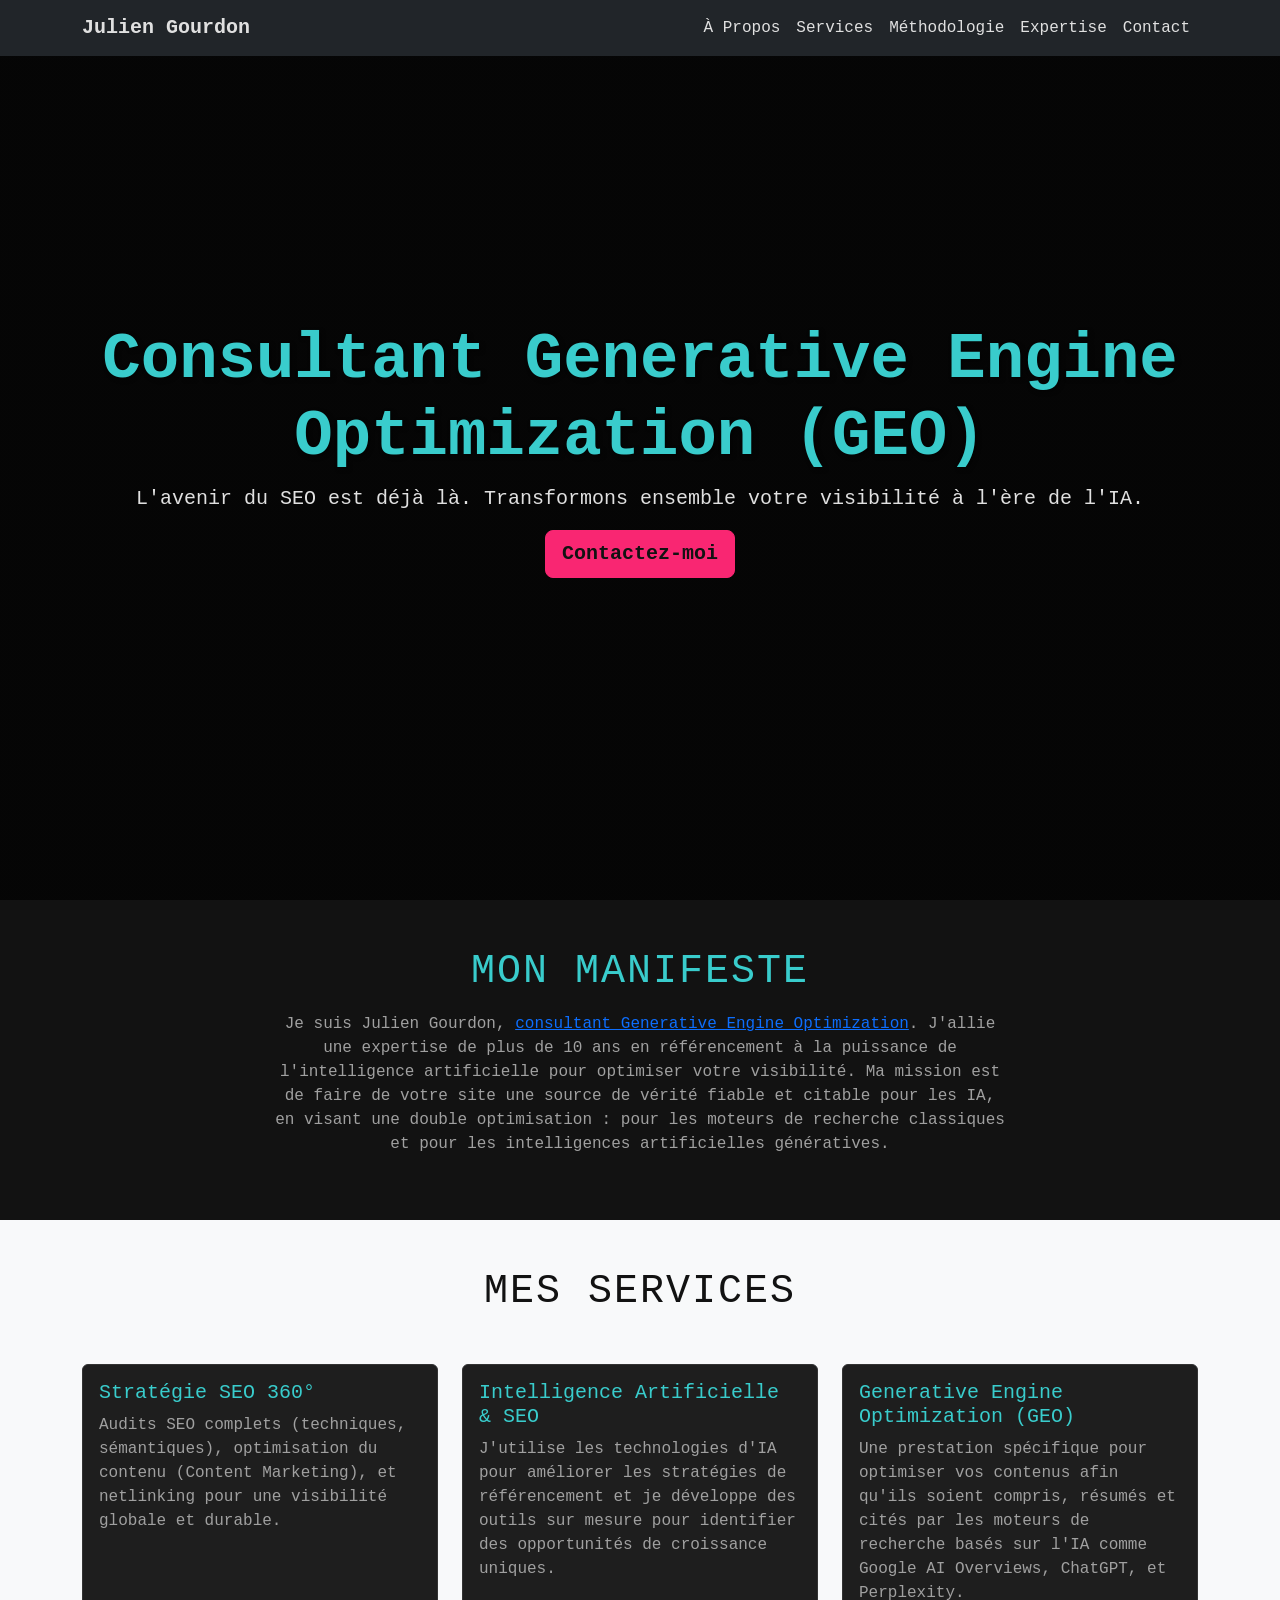
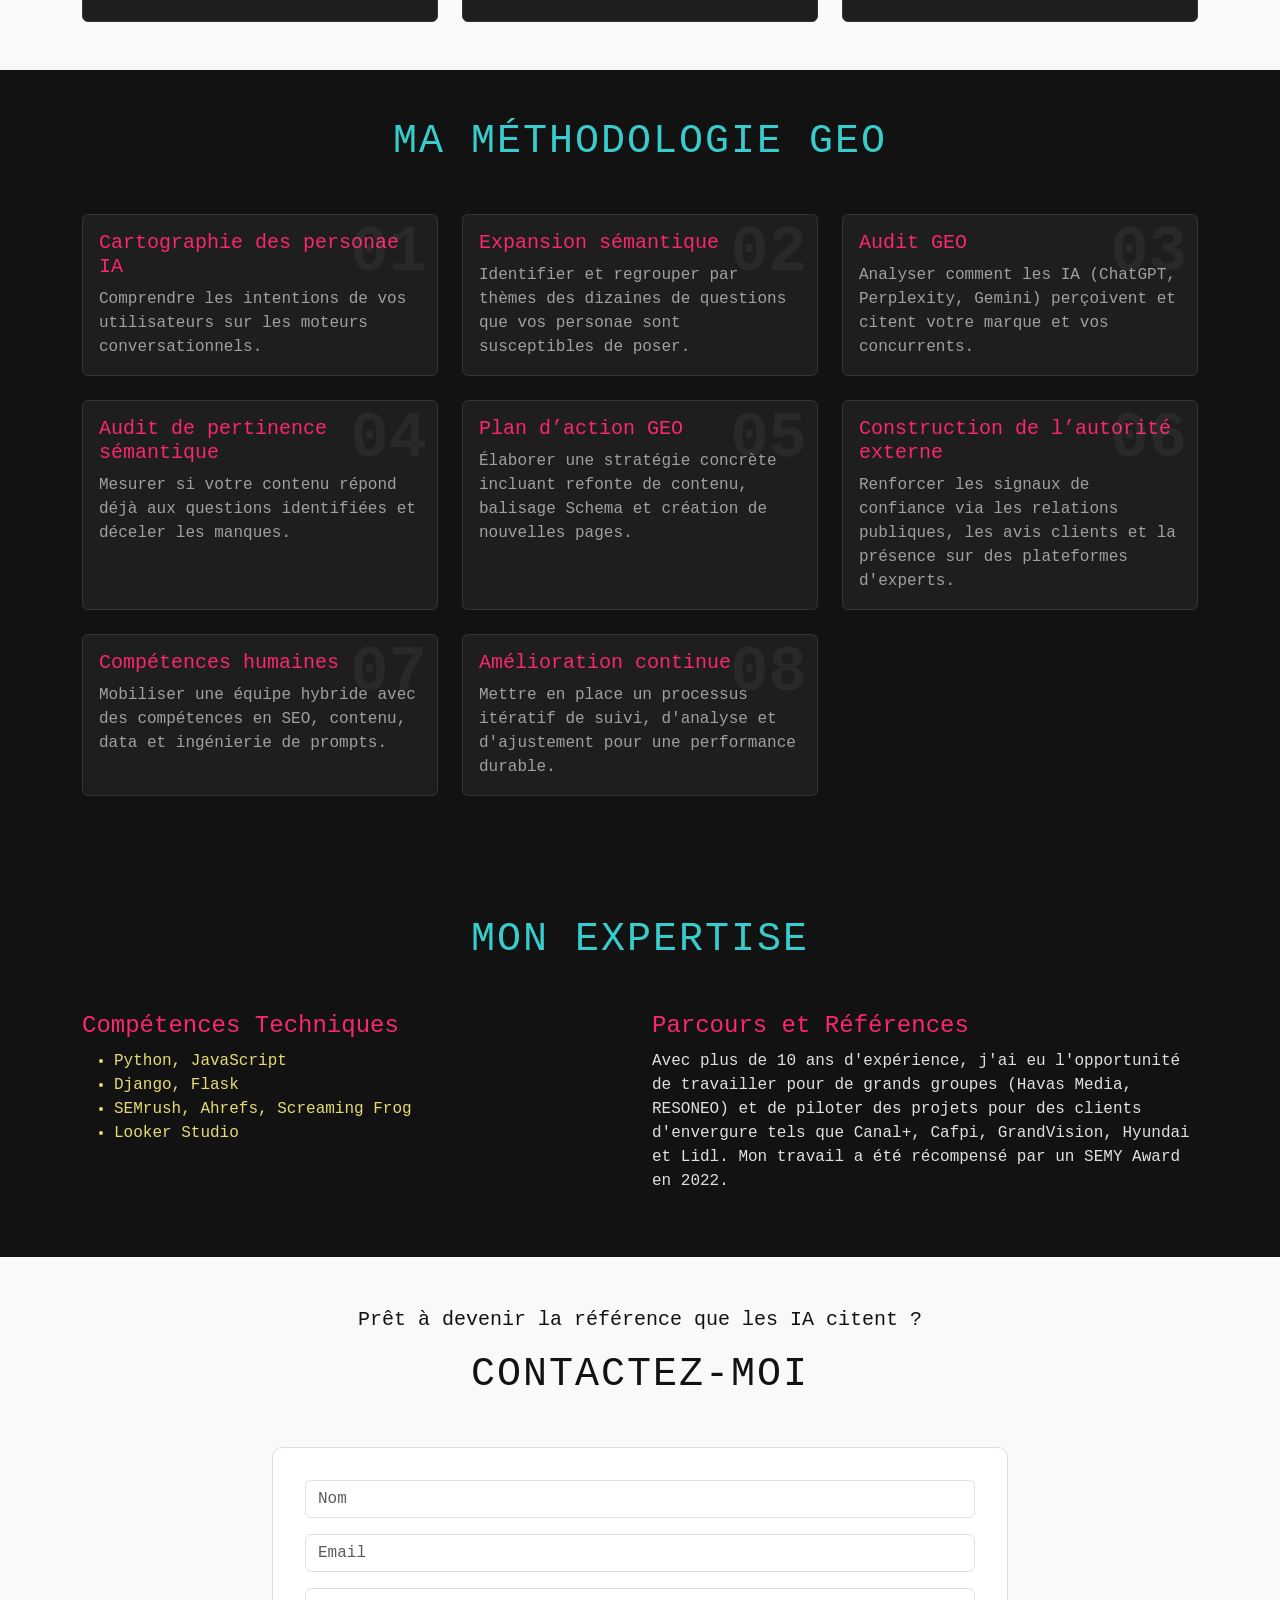
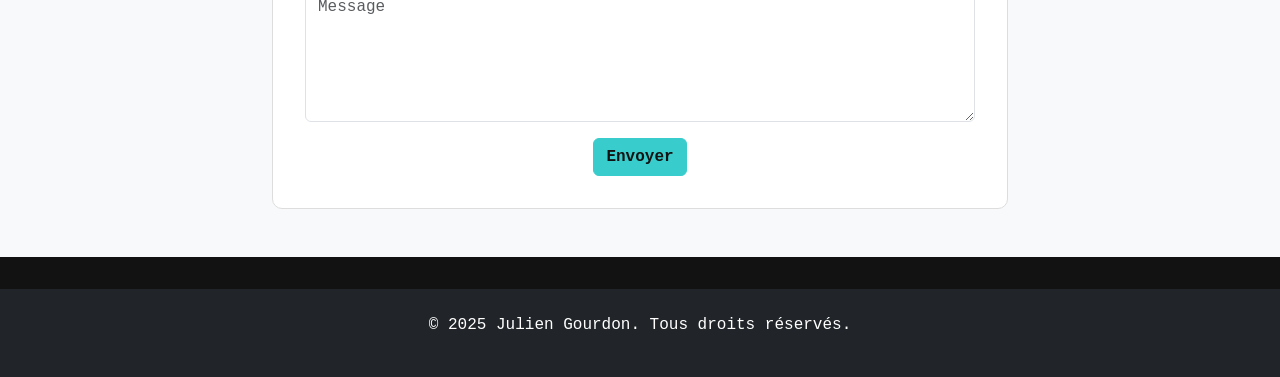
==== index.html @ 0ce7c8a5 "fix:Rename-home.html-to-index.html-for-GitHub-Pages" ====
<!DOCTYPE html>
<html lang="fr">
<head>
    <meta charset="UTF-8">
    <meta name="viewport" content="width=device-width, initial-scale=1.0">
    <title>Julien Gourdon - Consultant GEO & SEO</title>
    <link href="https://cdn.jsdelivr.net/npm/bootstrap@5.3.3/dist/css/bootstrap.min.css" rel="stylesheet">
    <link rel="stylesheet" href="home.css">
</head>
<body>

    <nav class="navbar navbar-expand-lg navbar-dark bg-dark fixed-top">
        <div class="container">
            <a class="navbar-brand" href="#">Julien Gourdon</a>
            <button class="navbar-toggler" type="button" data-bs-toggle="collapse" data-bs-target="#navbarNav" aria-controls="navbarNav" aria-expanded="false" aria-label="Toggle navigation">
                <span class="navbar-toggler-icon"></span>
            </button>
            <div class="collapse navbar-collapse" id="navbarNav">
                <ul class="navbar-nav ms-auto">
                    
                    <li class="nav-item"><a class="nav-link" href="#about">À Propos</a></li>
                    <li class="nav-item"><a class="nav-link" href="#services">Services</a></li>
                    <li class="nav-item"><a class="nav-link" href="#methodology">Méthodologie</a></li>
                    <li class="nav-item"><a class="nav-link" href="#expertise">Expertise</a></li>
                    <li class="nav-item"><a class="nav-link" href="#contact">Contact</a></li>
                </ul>
            </div>
        </div>
    </nav>

    <header id="hero" class="hero-section">
        <div class="container text-center">
            <h1 class="display-4">Consultant Generative Engine Optimization (GEO)</h1>
            <p class="lead">L'avenir du SEO est déjà là. Transformons ensemble votre visibilité à l'ère de l'IA.</p>
            <a href="#contact" class="btn btn-primary btn-lg">Contactez-moi</a>
        </div>
    </header>

    <section id="about" class="py-5">
        <div class="container">
            <div class="row">
                <div class="col-lg-8 mx-auto text-center">
                    <h2 class="section-heading">Mon Manifeste</h2>
                    <p class="text-muted">Je suis Julien Gourdon, <a href="https://julien-gourdon.fr">consultant Generative Engine Optimization</a>. J'allie une expertise de plus de 10 ans en référencement à la puissance de l'intelligence artificielle pour optimiser votre visibilité. Ma mission est de faire de votre site une source de vérité fiable et citable pour les IA, en visant une double optimisation : pour les moteurs de recherche classiques et pour les intelligences artificielles génératives.</p>
                </div>
            </div>
        </div>
    </section>

    <section id="services" class="bg-light py-5">
        <div class="container">
            <div class="text-center mb-5">
                <h2 class="section-heading">Mes Services</h2>
            </div>
            <div class="row">
                <div class="col-md-4">
                    <div class="card h-100">
                        <div class="card-body">
                            <h5 class="card-title">Stratégie SEO 360°</h5>
                            <p class="card-text">Audits SEO complets (techniques, sémantiques), optimisation du contenu (Content Marketing), et netlinking pour une visibilité globale et durable.</p>
                        </div>
                    </div>
                </div>
                <div class="col-md-4">
                    <div class="card h-100">
                        <div class="card-body">
                            <h5 class="card-title">Intelligence Artificielle & SEO</h5>
                            <p class="card-text">J'utilise les technologies d'IA pour améliorer les stratégies de référencement et je développe des outils sur mesure pour identifier des opportunités de croissance uniques.</p>
                        </div>
                    </div>
                </div>
                <div class="col-md-4">
                    <div class="card h-100">
                        <div class="card-body">
                            <h5 class="card-title">Generative Engine Optimization (GEO)</h5>
                            <p class="card-text">Une prestation spécifique pour optimiser vos contenus afin qu'ils soient compris, résumés et cités par les moteurs de recherche basés sur l'IA comme Google AI Overviews, ChatGPT, et Perplexity.</p>
                        </div>
                    </div>
                </div>
            </div>
        </div>
    </section>

    <section id="methodology" class="py-5">
        <div class="container">
            <div class="text-center mb-5">
                <h2 class="section-heading">Ma Méthodologie GEO</h2>
            </div>
            <div class="row">
                <div class="col-md-6 col-lg-4 mb-4">
                    <div class="card methodology-card h-100">
                        <div class="card-body">
                            <span class="methodology-step-number">01</span>
                            <h5 class="card-title">Cartographie des personae IA</h5>
                            <p class="card-text">Comprendre les intentions de vos utilisateurs sur les moteurs conversationnels.</p>
                        </div>
                    </div>
                </div>
                <div class="col-md-6 col-lg-4 mb-4">
                    <div class="card methodology-card h-100">
                        <div class="card-body">
                            <span class="methodology-step-number">02</span>
                            <h5 class="card-title">Expansion sémantique</h5>
                            <p class="card-text">Identifier et regrouper par thèmes des dizaines de questions que vos personae sont susceptibles de poser.</p>
                        </div>
                    </div>
                </div>
                <div class="col-md-6 col-lg-4 mb-4">
                    <div class="card methodology-card h-100">
                        <div class="card-body">
                            <span class="methodology-step-number">03</span>
                            <h5 class="card-title">Audit GEO</h5>
                            <p class="card-text">Analyser comment les IA (ChatGPT, Perplexity, Gemini) perçoivent et citent votre marque et vos concurrents.</p>
                        </div>
                    </div>
                </div>
                <div class="col-md-6 col-lg-4 mb-4">
                    <div class="card methodology-card h-100">
                        <div class="card-body">
                            <span class="methodology-step-number">04</span>
                            <h5 class="card-title">Audit de pertinence sémantique</h5>
                            <p class="card-text">Mesurer si votre contenu répond déjà aux questions identifiées et déceler les manques.</p>
                        </div>
                    </div>
                </div>
                <div class="col-md-6 col-lg-4 mb-4">
                    <div class="card methodology-card h-100">
                        <div class="card-body">
                            <span class="methodology-step-number">05</span>
                            <h5 class="card-title">Plan d’action GEO</h5>
                            <p class="card-text">Élaborer une stratégie concrète incluant refonte de contenu, balisage Schema et création de nouvelles pages.</p>
                        </div>
                    </div>
                </div>
                <div class="col-md-6 col-lg-4 mb-4">
                    <div class="card methodology-card h-100">
                        <div class="card-body">
                            <span class="methodology-step-number">06</span>
                            <h5 class="card-title">Construction de l’autorité externe</h5>
                            <p class="card-text">Renforcer les signaux de confiance via les relations publiques, les avis clients et la présence sur des plateformes d'experts.</p>
                        </div>
                    </div>
                </div>
                <div class="col-md-6 col-lg-4 mb-4">
                    <div class="card methodology-card h-100">
                        <div class="card-body">
                            <span class="methodology-step-number">07</span>
                            <h5 class="card-title">Compétences humaines</h5>
                            <p class="card-text">Mobiliser une équipe hybride avec des compétences en SEO, contenu, data et ingénierie de prompts.</p>
                        </div>
                    </div>
                </div>
                <div class="col-md-6 col-lg-4 mb-4">
                    <div class="card methodology-card h-100">
                        <div class="card-body">
                            <span class="methodology-step-number">08</span>
                            <h5 class="card-title">Amélioration continue</h5>
                            <p class="card-text">Mettre en place un processus itératif de suivi, d'analyse et d'ajustement pour une performance durable.</p>
                        </div>
                    </div>
                </div>
            </div>
        </div>
    </section>

    <section id="expertise" class="py-5">
        <div class="container">
            <div class="text-center mb-5">
                <h2 class="section-heading">Mon Expertise</h2>
            </div>
            <div class="row">
                <div class="col-lg-6">
                    <h4>Compétences Techniques</h4>
                    <ul class="skills-list">
                        <li>Python, JavaScript</li>
                        <li>Django, Flask</li>
                        <li>SEMrush, Ahrefs, Screaming Frog</li>
                        <li>Looker Studio</li>
                    </ul>
                </div>
                <div class="col-lg-6">
                    <h4>Parcours et Références</h4>
                    <p>Avec plus de 10 ans d'expérience, j'ai eu l'opportunité de travailler pour de grands groupes (Havas Media, RESONEO) et de piloter des projets pour des clients d'envergure tels que Canal+, Cafpi, GrandVision, Hyundai et Lidl. Mon travail a été récompensé par un SEMY Award en 2022.</p>
                </div>
            </div>
        </div>
    </section>

    <section id="contact" class="bg-light py-5">
        <div class="container">
            <div class="text-center mb-5">
                <p class="lead">Prêt à devenir la référence que les IA citent ?</p>
                <h2 class="section-heading">Contactez-moi</h2>
            </div>
            <div class="row">
                <div class="col-lg-8 mx-auto">
                    <form>
                        <div class="mb-3">
                            <input type="text" class="form-control" placeholder="Nom">
                        </div>
                        <div class="mb-3">
                            <input type="email" class="form-control" placeholder="Email">
                        </div>
                        <div class="mb-3">
                            <textarea class="form-control" rows="5" placeholder="Message"></textarea>
                        </div>
                        <div class="text-center">
                            <button type="submit" class="btn btn-primary">Envoyer</button>
                        </div>
                    </form>
                </div>
            </div>
        </div>
    </section>

    <footer class="py-4 bg-dark text-white">
        <div class="container text-center">
            <p>&copy; 2025 Julien Gourdon. Tous droits réservés.</p>
        </div>
    </footer>

    <script src="https://cdn.jsdelivr.net/npm/bootstrap@5.3.3/dist/js/bootstrap.bundle.min.js"></script>
    <script src="home.js"></script>
</body>
</html>
---- home.css ----
body {
    background-color: #121212;
    color: #E0E0E0; /* Softer white for terminal feel */
    font-family: 'Roboto Mono', monospace;
}

.navbar-dark .navbar-brand {
    color: #E0E0E0;
    font-weight: bold;
}

.navbar-dark .navbar-nav .nav-link {
    color: #E0E0E0;
    transition: color 0.3s;
}
.navbar-dark .navbar-nav .nav-link:hover, .navbar-dark .navbar-brand:hover {
    color: #39CCCC;
}

.hero-section {
    background: linear-gradient(rgba(0, 0, 0, 0.7), rgba(0, 0, 0, 0.7)), url('https://source.unsplash.com/random/1920x1080/?technology,abstract');
    background-size: cover;
    background-position: center;
    height: 100vh;
    display: flex;
    align-items: center;
    justify-content: center;
}

.hero-section h1 {
    font-size: 4rem;
    font-weight: 700;
    text-shadow: 2px 2px 4px rgba(0,0,0,0.5);
    color: #39CCCC; /* Vibrant cyan accent */
}

.section-heading {
    font-size: 2.5rem;
    margin-bottom: 1rem;
    text-transform: uppercase;
    letter-spacing: 2px;
    color: #39CCCC; /* Vibrant cyan accent */
}

/* Make text in light sections dark */
.bg-light .section-heading,
.bg-light p {
    color: #121212;
}

.text-muted {
    color: #a0a0a0 !important; /* Lighter muted color for dark bg */
}

.card {
    background-color: #1e1e1e;
    border: 1px solid #333;
    transition: transform 0.3s;
}

.card .card-title {
    color: #39CCCC; /* Vibrant cyan accent */
}

.card .card-text {
    color: #a0a0a0;
}

#expertise h4 {
    color: #F92672; /* Pink/Magenta for subheadings */
}

#expertise ul.skills-list li {
    color: #E6DB74; /* Yellow for list items */
}

.methodology-list {
    list-style: none;
    padding-left: 0;
    counter-reset: methodology-counter;
}

.methodology-list li {
    margin-bottom: 1.5rem;
    padding-left: 2.5rem;
    position: relative;
}

.methodology-list li::before {
    content: counter(methodology-counter);
    counter-increment: methodology-counter;
    position: absolute;
    left: 0;
    top: 0;
    color: #F92672;
    font-weight: bold;
    font-size: 1.5rem;
    line-height: 1;
}

.methodology-list li strong {
    color: #39CCCC;
}

.methodology-card {
    background-color: #1e1e1e;
    border: 1px solid #333;
    transition: transform 0.3s;
    position: relative;
    overflow: hidden;
}

.methodology-card .card-title {
    color: #F92672;
}

.methodology-step-number {
    position: absolute;
    top: -10px;
    right: 10px;
    font-size: 4rem;
    font-weight: bold;
    color: rgba(255, 255, 255, 0.05);
    z-index: 0;
}

.card:hover {
    transform: translateY(-10px);
}

.btn-primary {
    background-color: #39CCCC;
    border-color: #39CCCC;
    color: #121212; /* Dark text on bright button */
    font-weight: bold;
}

.btn-primary:hover {
    background-color: #2bb8b8; /* Slightly darker cyan on hover */
    border-color: #2bb8b8;
    color: #121212;
}

#hero .btn-primary {
    background-color: #F92672;
    border-color: #F92672;
}

#hero .btn-primary:hover {
    background-color: #d81b60;
    border-color: #d81b60;
}

/* Adjust contact form for light background */
#contact.bg-light form {
    background-color: #ffffff;
    padding: 2rem;
    border-radius: 10px;
    border: 1px solid #ddd;
}

footer {
    margin-top: 2rem;
}
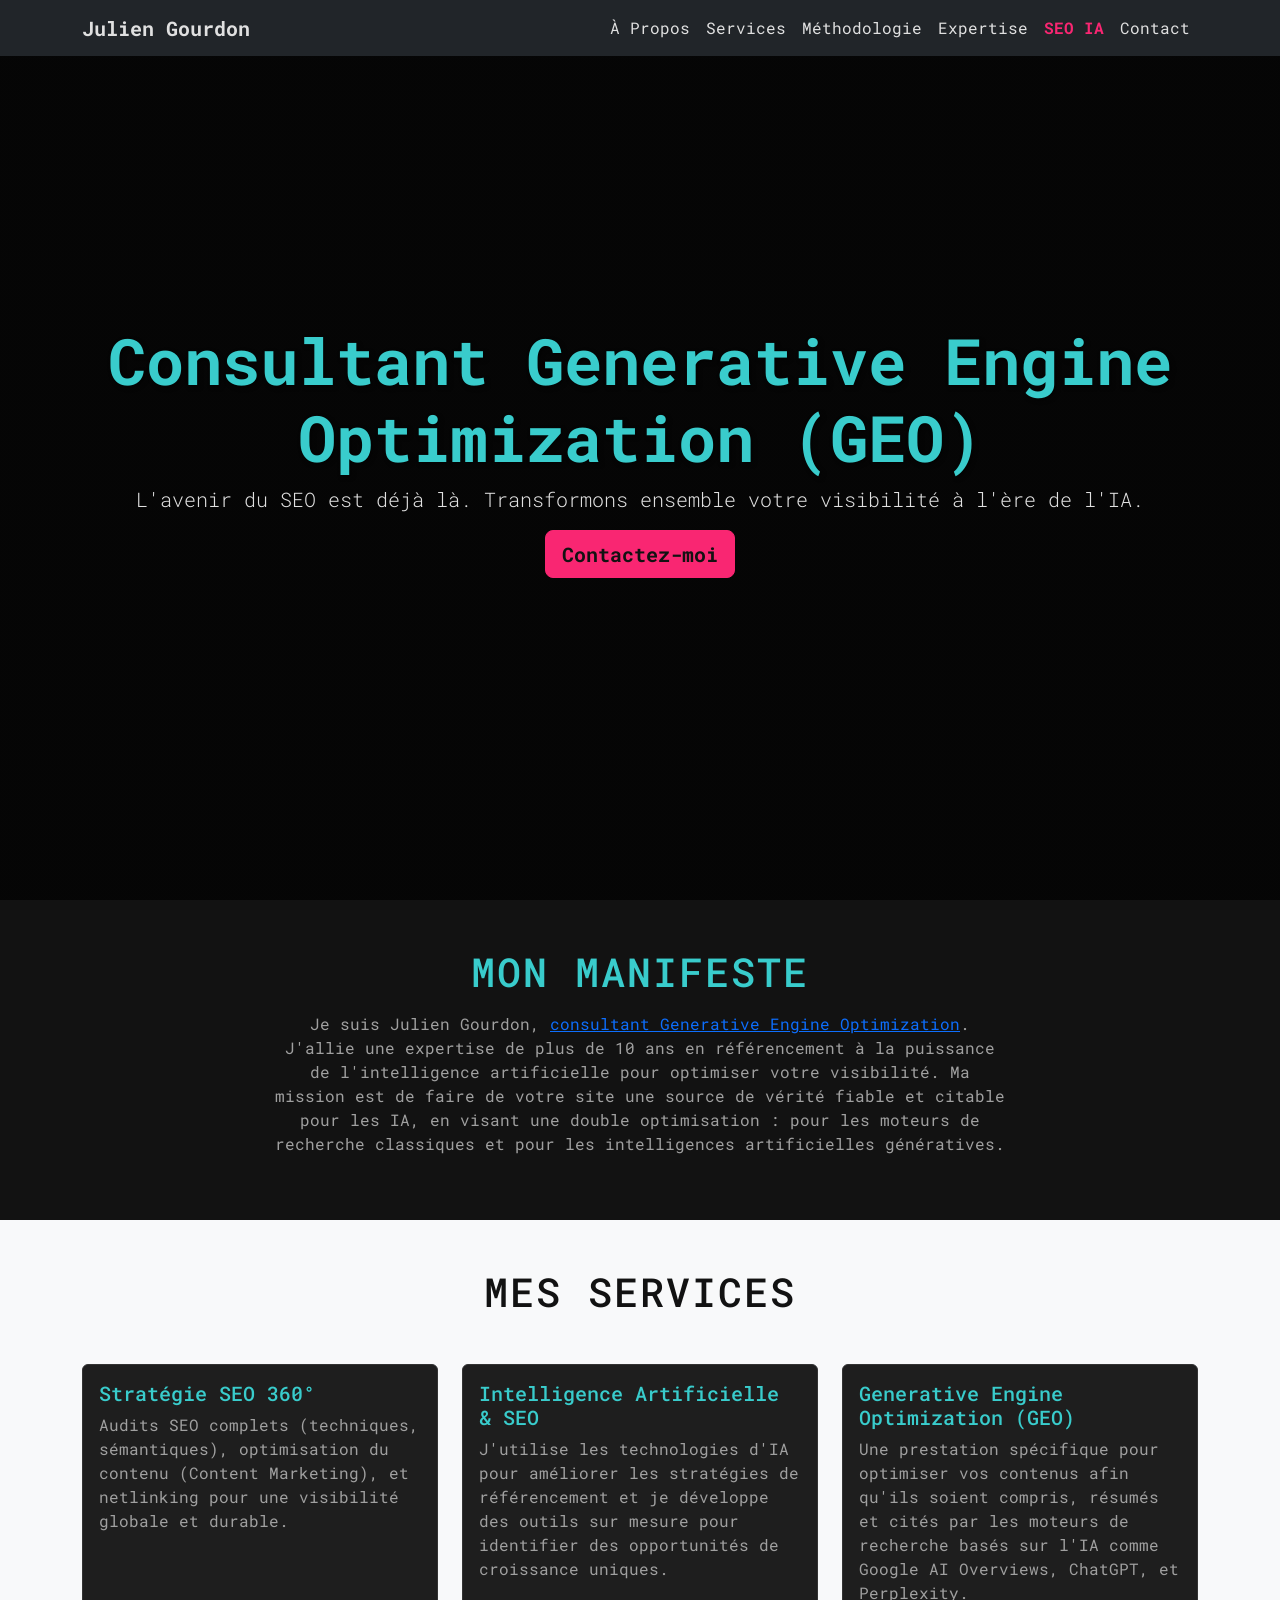
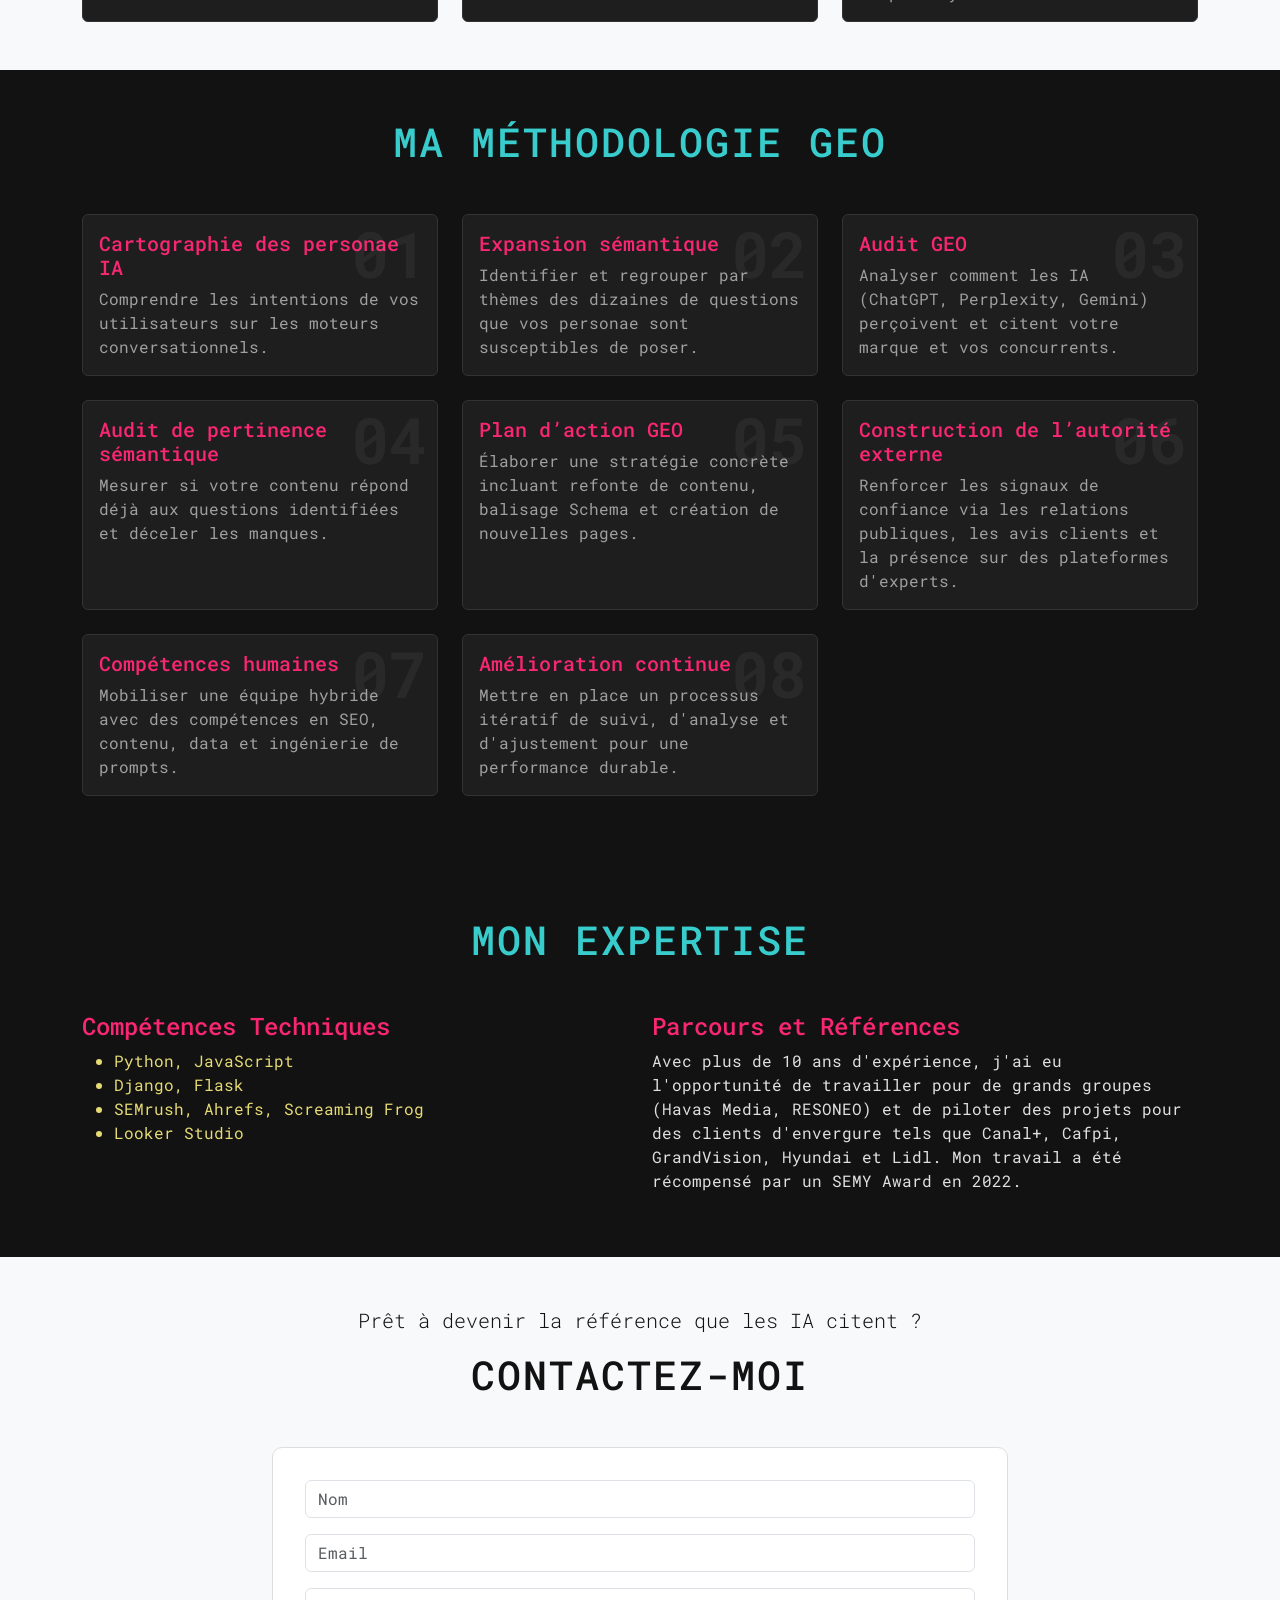
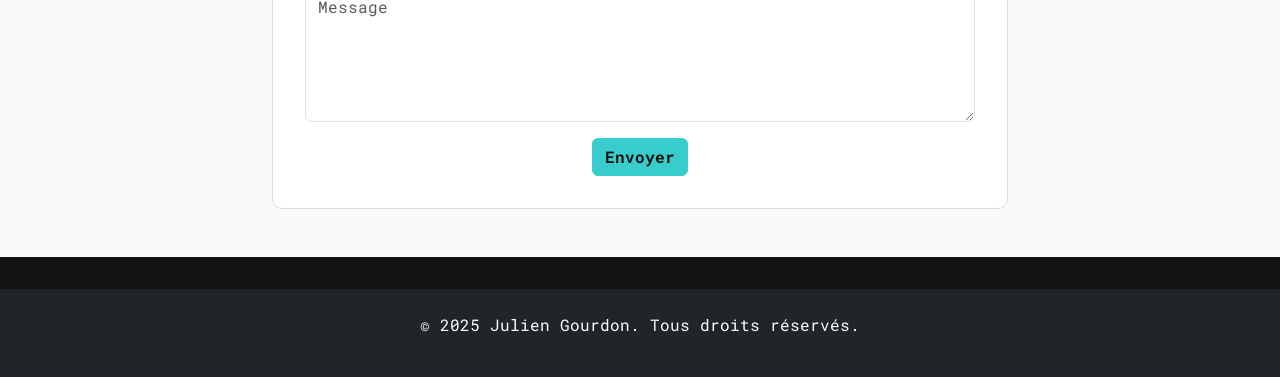
==== commit 0793e52d: "feat: add SEO IA guide page and nav link - New internal page seo-ia.html with full SEO IA guide cont" ====
--- a/index.html
+++ b/index.html
@@ -5,6 +5,9 @@
     <meta name="viewport" content="width=device-width, initial-scale=1.0">
     <title>Julien Gourdon - Consultant GEO & SEO</title>
     <link href="https://cdn.jsdelivr.net/npm/bootstrap@5.3.3/dist/css/bootstrap.min.css" rel="stylesheet">
+    <link rel="preconnect" href="https://fonts.googleapis.com">
+    <link rel="preconnect" href="https://fonts.gstatic.com" crossorigin>
+    <link href="https://fonts.googleapis.com/css2?family=Roboto+Mono:wght@400;500;700&display=swap" rel="stylesheet">
     <link rel="stylesheet" href="home.css">
 </head>
 <body>
@@ -22,6 +25,7 @@
                     <li class="nav-item"><a class="nav-link" href="#services">Services</a></li>
                     <li class="nav-item"><a class="nav-link" href="#methodology">Méthodologie</a></li>
                     <li class="nav-item"><a class="nav-link" href="#expertise">Expertise</a></li>
+                    <li class="nav-item"><a class="nav-link nav-link-accent" href="seo-ia.html">SEO IA</a></li>
                     <li class="nav-item"><a class="nav-link" href="#contact">Contact</a></li>
                 </ul>
             </div>
--- a/home.css
+++ b/home.css
@@ -162,3 +162,231 @@
 footer {
     margin-top: 2rem;
 }
+
+/* === Accent nav link (e.g. SEO IA) === */
+.navbar-dark .navbar-nav .nav-link.nav-link-accent {
+    color: #F92672;
+    font-weight: bold;
+}
+.navbar-dark .navbar-nav .nav-link.nav-link-accent:hover {
+    color: #39CCCC;
+}
+
+/* =========================================================
+   Article page (seo-ia.html) — coherent terminal theme
+   ========================================================= */
+.article-hero {
+    background:
+        radial-gradient(circle at 20% 20%, rgba(57, 204, 204, 0.12), transparent 40%),
+        radial-gradient(circle at 80% 0%, rgba(249, 38, 114, 0.12), transparent 45%),
+        #121212;
+    padding: 9rem 0 4rem;
+    border-bottom: 1px solid #333;
+}
+
+.article-hero .eyebrow {
+    display: inline-block;
+    font-size: 0.85rem;
+    letter-spacing: 3px;
+    text-transform: uppercase;
+    color: #F92672;
+    margin-bottom: 1rem;
+}
+
+.article-hero h1 {
+    font-size: 2.8rem;
+    font-weight: 700;
+    color: #39CCCC;
+    line-height: 1.2;
+    text-shadow: 2px 2px 4px rgba(0, 0, 0, 0.4);
+}
+
+.article-hero .article-intro {
+    color: #c0c0c0;
+    font-size: 1.1rem;
+    max-width: 760px;
+}
+
+/* Sticky table of contents */
+.toc-card {
+    background-color: #1e1e1e;
+    border: 1px solid #333;
+    border-radius: 10px;
+    padding: 1.5rem;
+    position: sticky;
+    top: 90px;
+}
+
+.toc-card h2 {
+    font-size: 0.9rem;
+    text-transform: uppercase;
+    letter-spacing: 2px;
+    color: #F92672;
+    margin-bottom: 1rem;
+}
+
+.toc-card ol {
+    list-style: none;
+    counter-reset: toc;
+    padding-left: 0;
+    margin: 0;
+}
+
+.toc-card li {
+    counter-increment: toc;
+    margin-bottom: 0.6rem;
+    line-height: 1.3;
+}
+
+.toc-card li a {
+    color: #a0a0a0;
+    text-decoration: none;
+    font-size: 0.9rem;
+    transition: color 0.2s;
+}
+
+.toc-card li a::before {
+    content: counter(toc, decimal-leading-zero) ". ";
+    color: #39CCCC;
+    font-weight: bold;
+}
+
+.toc-card li a:hover {
+    color: #39CCCC;
+}
+
+/* Article body */
+.article-body {
+    max-width: 820px;
+    font-size: 1.05rem;
+    line-height: 1.75;
+}
+
+.article-body h2 {
+    color: #39CCCC;
+    font-size: 1.9rem;
+    font-weight: 700;
+    margin-top: 3rem;
+    margin-bottom: 1rem;
+    padding-top: 1.5rem;
+    border-top: 1px solid #2a2a2a;
+    scroll-margin-top: 90px;
+}
+
+.article-body h3 {
+    color: #F92672;
+    font-size: 1.3rem;
+    font-weight: 700;
+    margin-top: 2rem;
+    margin-bottom: 0.75rem;
+}
+
+.article-body p {
+    color: #d0d0d0;
+    margin-bottom: 1.2rem;
+}
+
+.article-body a {
+    color: #39CCCC;
+    text-decoration: underline;
+    text-underline-offset: 3px;
+}
+
+.article-body a:hover {
+    color: #E6DB74;
+}
+
+.article-body strong {
+    color: #E6DB74;
+}
+
+/* Lead paragraph just under each H1/intro */
+.article-body .lead-paragraph {
+    font-size: 1.15rem;
+    color: #E0E0E0;
+    border-left: 3px solid #F92672;
+    padding-left: 1.25rem;
+    margin-bottom: 2rem;
+}
+
+/* Comparison table */
+.article-body .table-wrapper {
+    overflow-x: auto;
+    margin: 1.5rem 0 2rem;
+    border-radius: 10px;
+    border: 1px solid #333;
+}
+
+.article-body table {
+    width: 100%;
+    border-collapse: collapse;
+    font-size: 0.92rem;
+    background-color: #1a1a1a;
+    margin: 0;
+}
+
+.article-body table th {
+    background-color: #1e1e1e;
+    color: #39CCCC;
+    text-align: left;
+    padding: 0.9rem;
+    border-bottom: 2px solid #F92672;
+    text-transform: uppercase;
+    letter-spacing: 1px;
+    font-size: 0.8rem;
+}
+
+.article-body table td {
+    padding: 0.9rem;
+    border-bottom: 1px solid #2a2a2a;
+    border-right: 1px solid #2a2a2a;
+    color: #c0c0c0;
+    vertical-align: top;
+}
+
+.article-body table td:first-child {
+    color: #E6DB74;
+    font-weight: 500;
+}
+
+.article-body table tr:hover td {
+    background-color: #232323;
+}
+
+/* FAQ block accent */
+.faq-block h3 {
+    background: linear-gradient(90deg, rgba(57, 204, 204, 0.08), transparent);
+    padding: 0.6rem 0.9rem;
+    border-left: 3px solid #39CCCC;
+    border-radius: 4px;
+}
+
+/* End-of-article CTA */
+.article-cta {
+    background:
+        radial-gradient(circle at 80% 50%, rgba(249, 38, 114, 0.15), transparent 50%),
+        #1a1a1a;
+    border: 1px solid #333;
+    border-radius: 14px;
+    padding: 2.5rem;
+    margin: 3.5rem 0 1rem;
+    text-align: center;
+}
+
+.article-cta h2 {
+    border: none;
+    padding: 0;
+    margin-top: 0;
+    color: #39CCCC;
+}
+
+.article-cta p {
+    color: #c0c0c0;
+    max-width: 620px;
+    margin: 0 auto 1.5rem;
+}
+
+@media (max-width: 991px) {
+    .article-hero h1 { font-size: 2.1rem; }
+    .toc-card { position: static; margin-bottom: 2rem; }
+}
